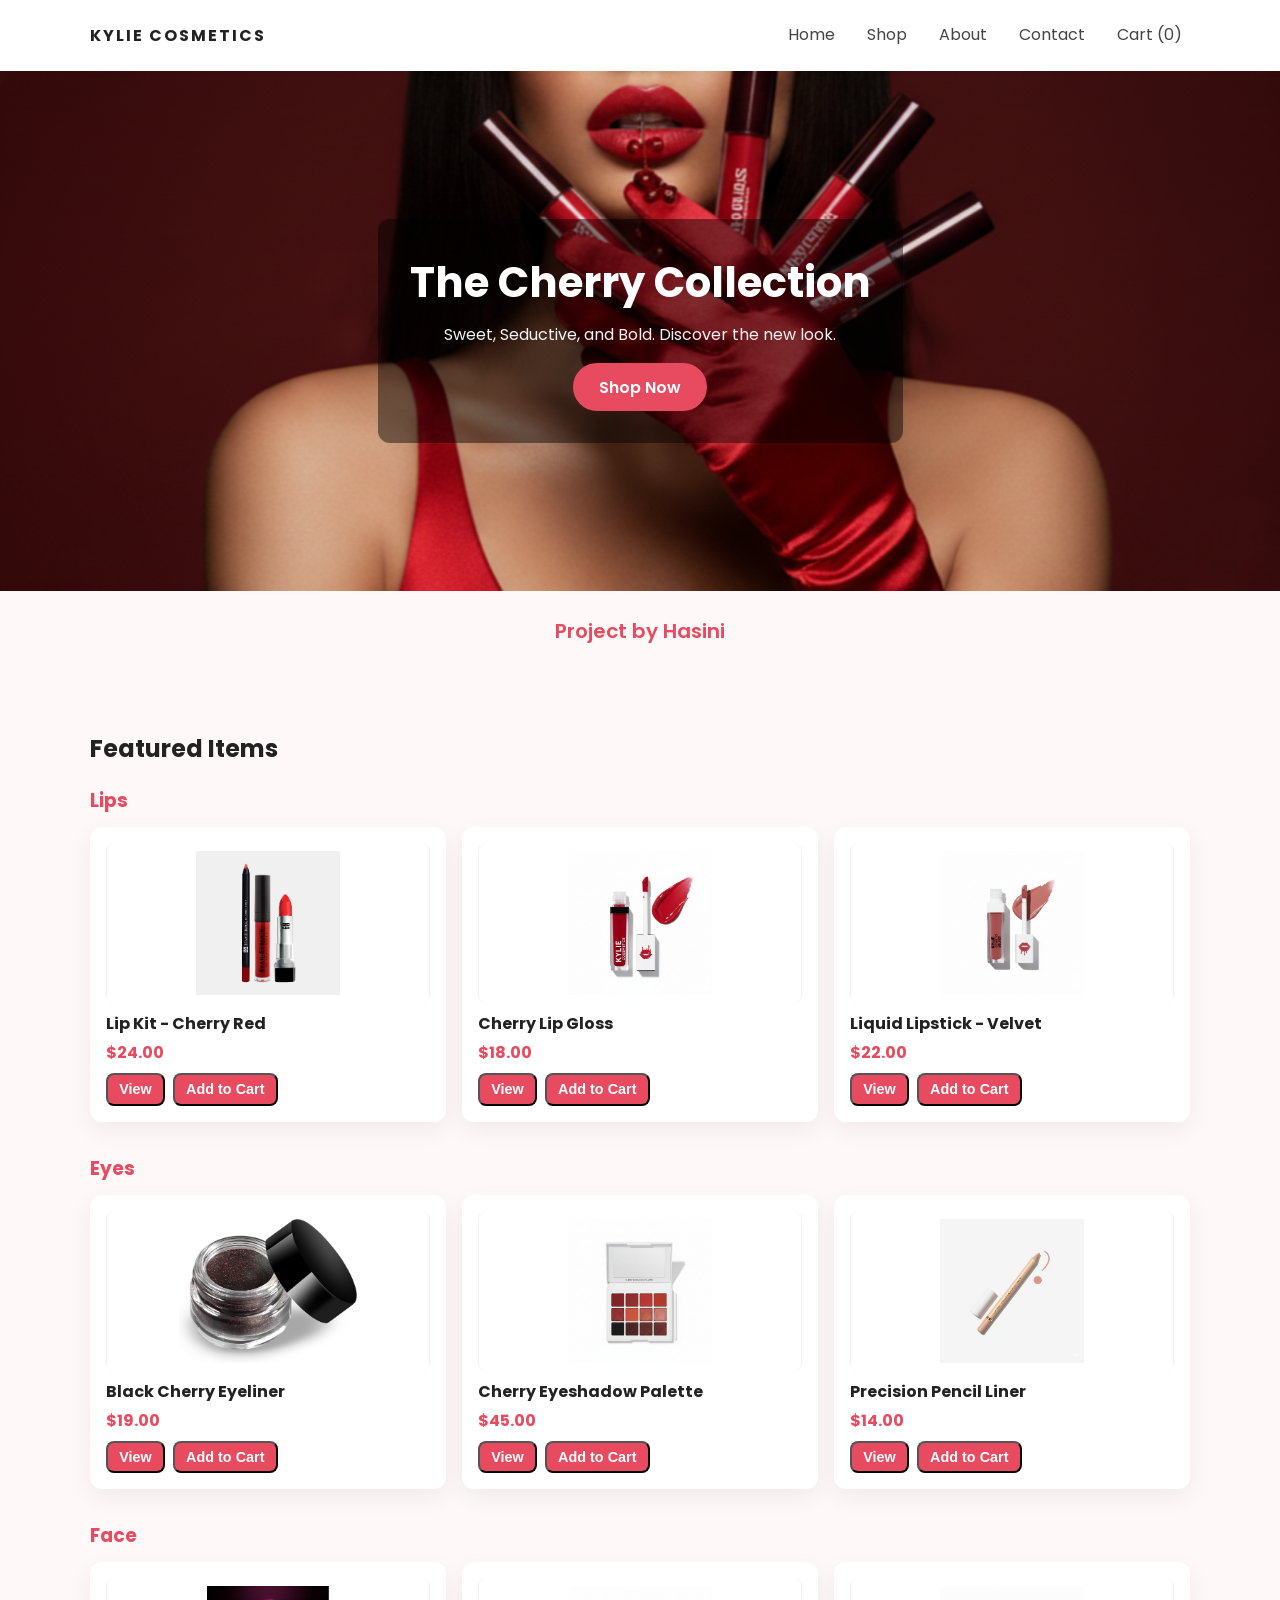
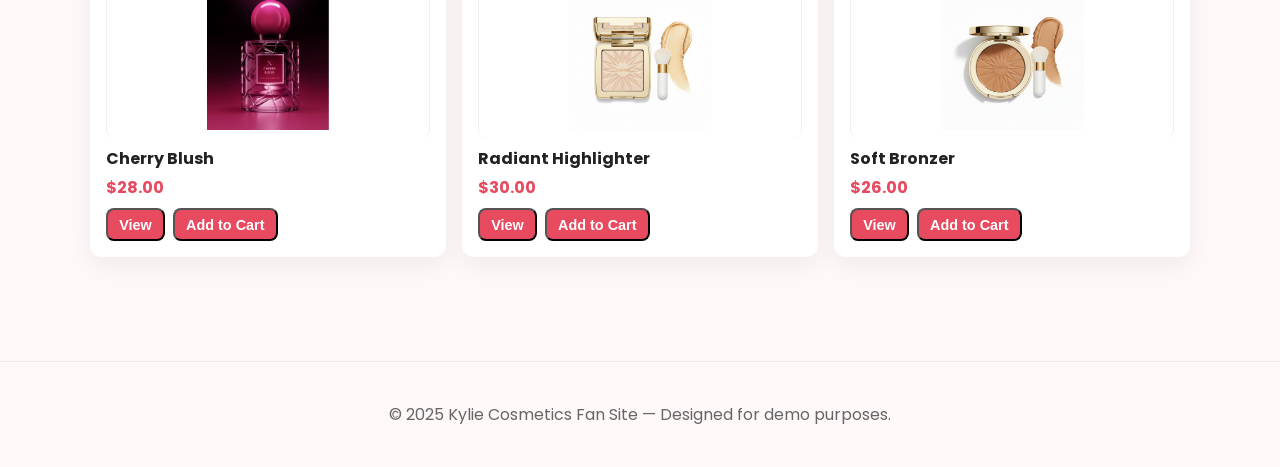
==== index.html @ f82d00e3 "Add files via upload" ====
<!doctype html>
<html lang="en">
<head>
  <meta charset="utf-8"/>
  <meta name="viewport" content="width=device-width,initial-scale=1"/>
  <title>Kylie Cosmetics - Cherry Collection</title>
  <link rel="stylesheet" href="style.css"/>
  <link rel="icon" href="favicon.svg" type="image/svg+xml">
</head>
<body>
<header class="site-header">
  <div class="container navwrap">
    <div class="logo">KYLIE COSMETICS</div>
    <nav class="nav">
      <a href="index.html">Home</a>
      <a href="shop.html">Shop</a>
      <a href="about.html">About</a>
      <a href="contact.html">Contact</a>
      <a href="cart.html">Cart (<span id="cart-count">0</span>)</a>
    </nav>
  </div>
</header>

<main>
  <section id="home" class="hero">
    <div class="hero-inner container">
      <h1>The Cherry Collection</h1>
      <p>Sweet, Seductive, and Bold. Discover the new look.</p>
      <a class="btn" href="shop.html">Shop Now</a>
    </div>
  </section>

  <section style="text-align:center; margin:25px 0; font-size:20px; font-weight:600; color:#e84a5f;">
    Project by Hasini
  </section>

  <section id="shop" class="container shop-section">
    <h2>Featured Items</h2>
    <div class="category">
      <h3>Lips</h3>
      <div class="products" id="lips-list"></div>
    </div>

    <div class="category">
      <h3>Eyes</h3>
      <div class="products" id="eyes-list"></div>
    </div>

    <div class="category">
      <h3>Face</h3>
      <div class="products" id="face-list"></div>
    </div>
  </section>
</main>

<footer class="site-footer">
  <div class="container">
    <p>© 2025 Kylie Cosmetics Fan Site — Designed for demo purposes.</p>
  </div>
</footer>

<script src="main.js"></script>
</body>
</html>
---- style.css ----
@import url('https://fonts.googleapis.com/css2?family=Poppins:wght@300;400;600&display=swap');
*{box-sizing:border-box}body{font-family:'Poppins',sans-serif;margin:0;background:#fff8f9;color:#222}
.container{max-width:1100px;margin:0 auto;padding:0 1rem}.site-header{background:#fff;box-shadow:0 2px 6px rgba(0,0,0,0.05);position:sticky;top:0;z-index:60}
.navwrap{display:flex;align-items:center;justify-content:space-between;padding:1rem 0}.logo{font-weight:700;letter-spacing:2px}
.nav{display:flex;gap:1rem;align-items:center}.nav a{color:#444;text-decoration:none;padding:6px 8px;border-bottom:2px solid transparent}
.nav a:hover{color:#e84a5f;border-bottom-color:#e84a5f}.hero{background-image:url('banner.jpg');background-size:cover;background-position:center;height:520px;display:flex;align-items:center}
.hero-inner{background:rgba(0,0,0,0.45);color:#fff;padding:2rem;border-radius:12px;margin:2rem auto;text-align:center}
.hero h1{font-size:2.6rem;margin:0 0 .5rem}.hero p{margin:0 0 1rem;opacity:.95}
.btn{display:inline-block;background:#e84a5f;color:#fff;padding:.7rem 1.6rem;border-radius:30px;text-decoration:none;font-weight:600}
.btn.primary{background:#b32f44}.shop-section{padding:2.5rem 0}.category{margin-bottom:2rem}.category h3{color:#e84a5f;margin-bottom:.75rem}
.products{display:grid;grid-template-columns:repeat(3,1fr);gap:1rem}.product{background:#fff;border-radius:12px;box-shadow:0 8px 24px rgba(0,0,0,0.06);padding:1rem;min-height:200px;display:flex;flex-direction:column;justify-content:space-between}
.img-placeholder{height:160px;border-radius:8px;background:#fff;display:flex;align-items:center;justify-content:center;color:#bbb;font-weight:600;border:1px solid #f1f1f1}
.product img{width:100%;height:160px;object-fit:contain;border-radius:8px;background:#fff;padding:8px}
.product h4{margin:.5rem 0 .25rem;font-size:1rem}.product .price{color:#e84a5f;font-weight:700}
.controls{display:flex;gap:.5rem;margin-top:.5rem}.btn.small{padding:.4rem .7rem;border-radius:8px;font-size:.9rem}
.details{margin-top:.5rem;background:#fff7f8;border-left:4px solid #f0c0c5;padding:.6rem;border-radius:6px;display:none}
.cart-section{padding:2.5rem 0}#cart-items{margin-bottom:1rem}.cart-item{display:flex;justify-content:space-between;padding:.6rem 0;border-bottom:1px solid #f1f1f1}
.cart-total{font-size:1.2rem;margin-top:1rem}.site-footer{padding:1.5rem 0;text-align:center;color:#666;border-top:1px solid #eee;margin-top:2rem}

/* Responsive */
@media (max-width:900px){.products{grid-template-columns:repeat(2,1fr)}.hero{height:420px}.hero h1{font-size:2rem}}
@media (max-width:600px){.nav{display:none}.products{grid-template-columns:1fr}.hero{height:320px;background-position:center top}.hero-inner{padding:1rem;margin:1rem}.hero h1{font-size:1.6rem}.product img{height:200px}}
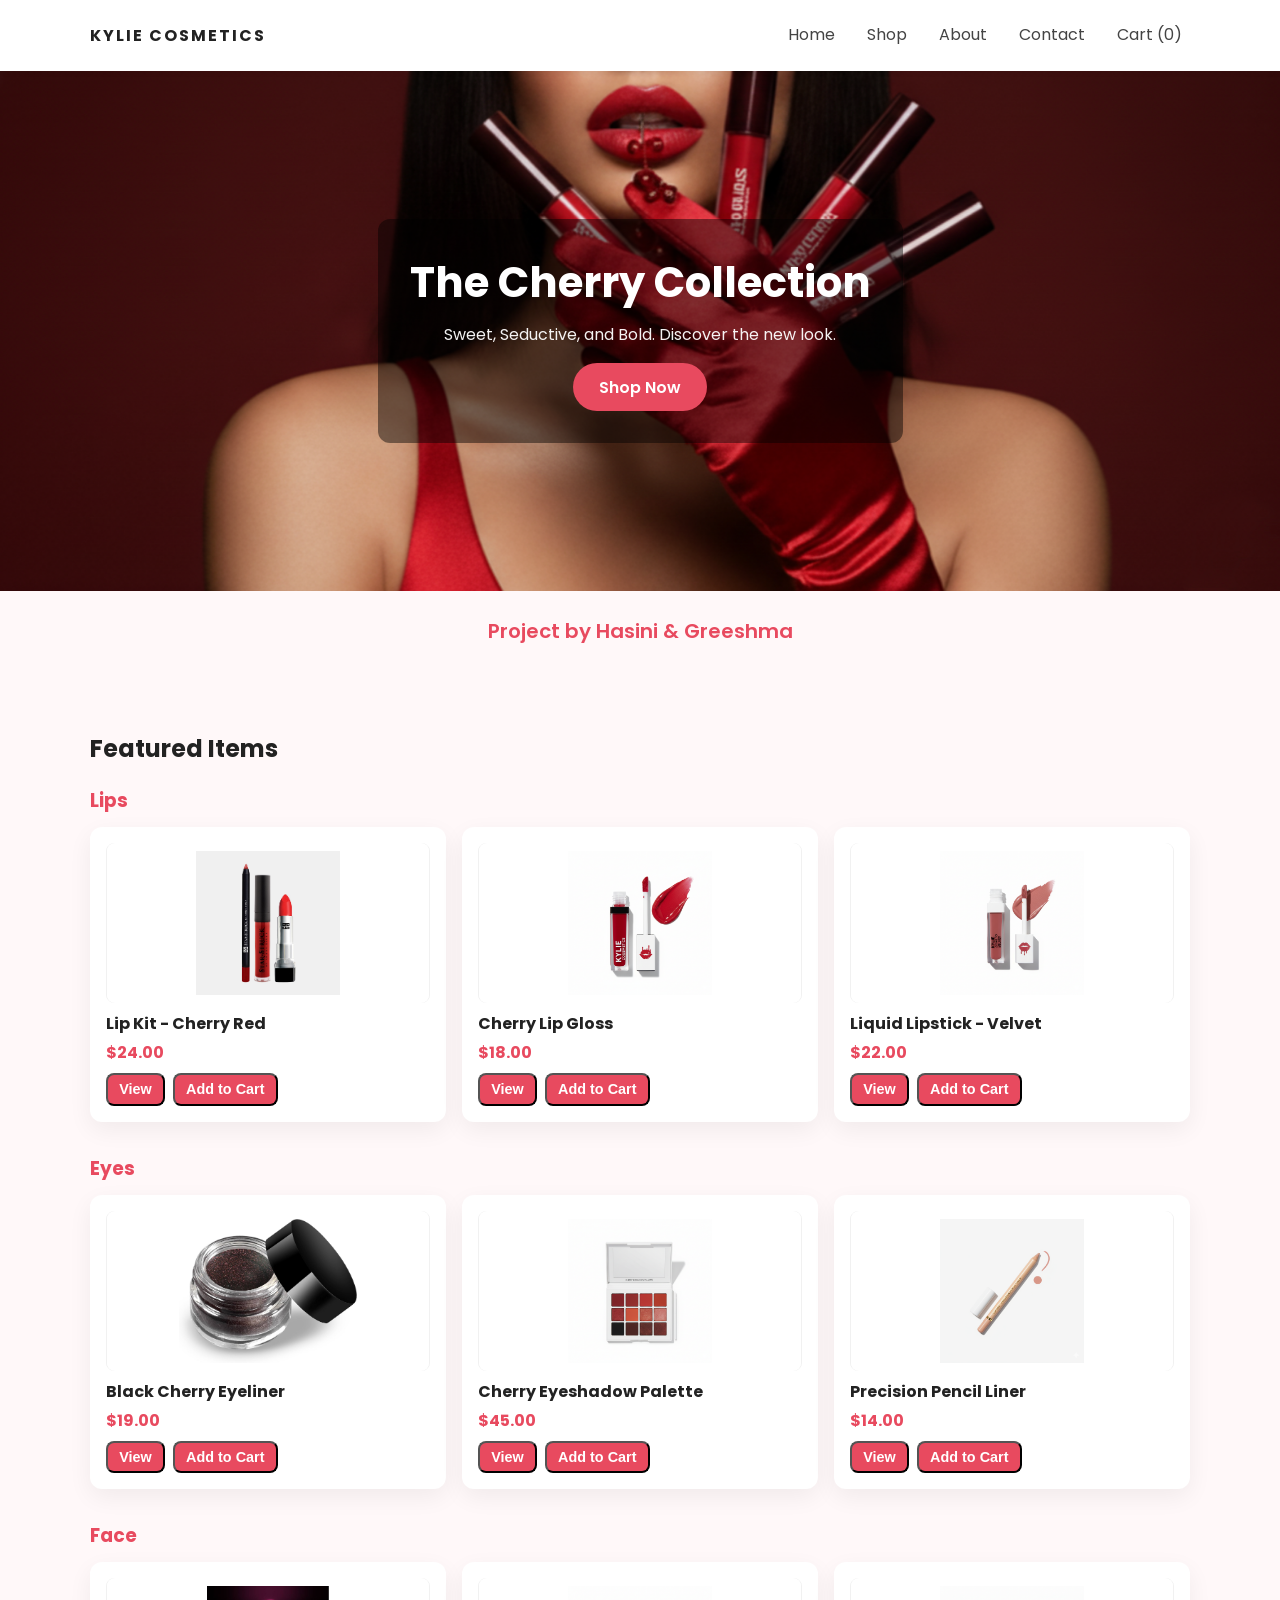
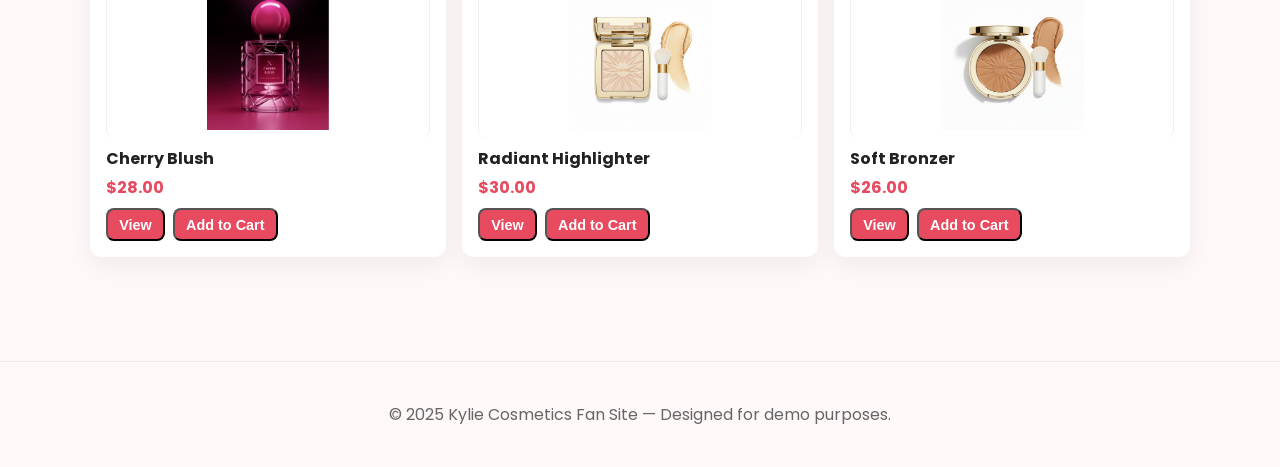
==== commit 5c4194d8: "Update index.html" ====
--- a/index.html
+++ b/index.html
@@ -32,7 +32,7 @@
   </section>
 
   <section style="text-align:center; margin:25px 0; font-size:20px; font-weight:600; color:#e84a5f;">
-    Project by Hasini
+    Project by Hasini & Greeshma
   </section>
 
   <section id="shop" class="container shop-section">
